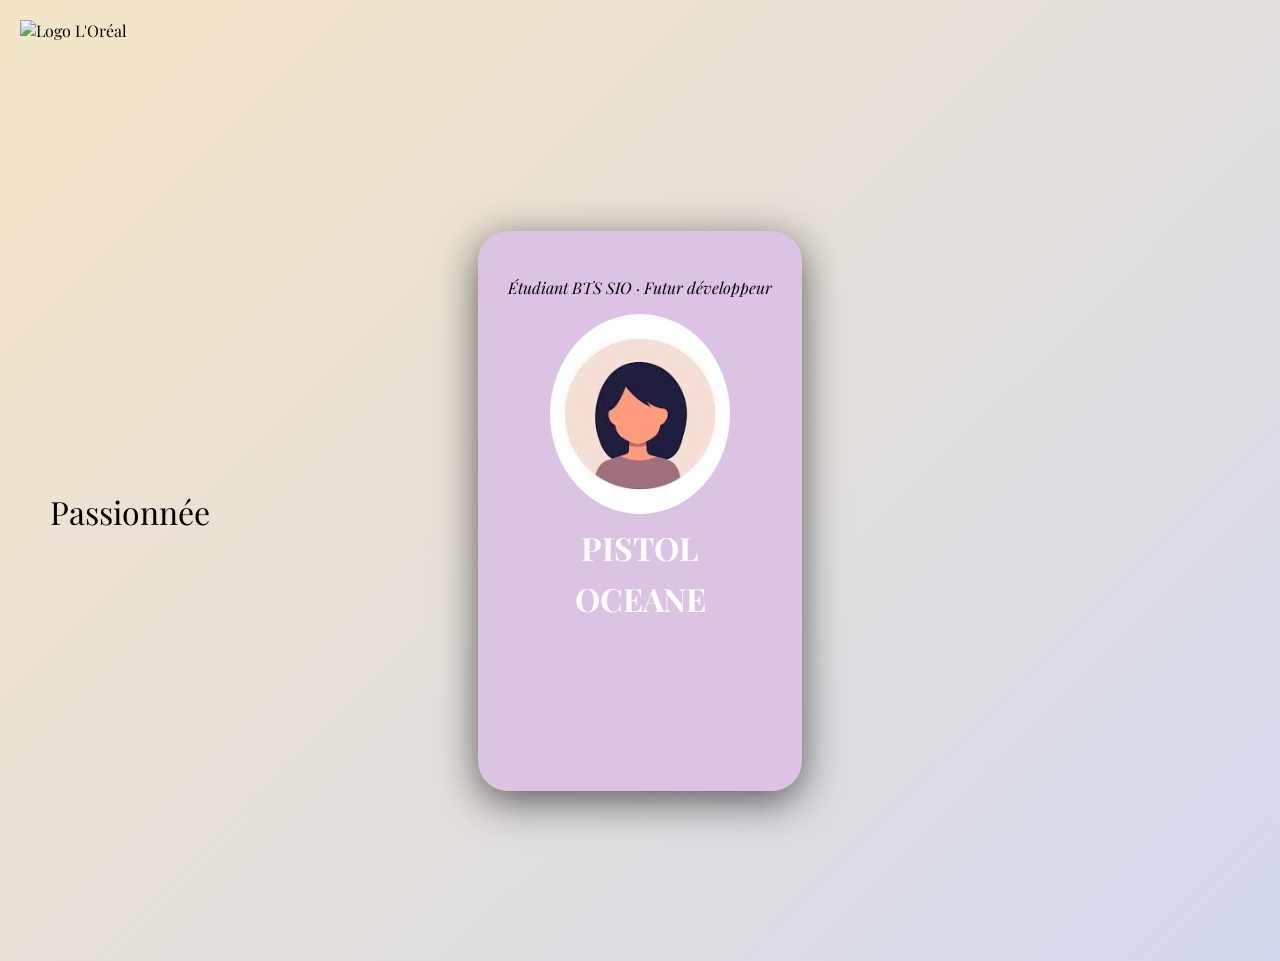
==== index.html @ 3e7b87a2 "Update index.html" ====
<!DOCTYPE html>
<html lang="fr">
<head>
  <meta charset="UTF-8">
  <title>Mon Profil</title>

  <link href="https://fonts.googleapis.com/css2?family=Playfair+Display:wght@700&display=swap" rel="stylesheet">
  <link rel="stylesheet" href="style.css">
    
</head>

<script src="script.js"></script>
<body>

 <div class="header cache">
  <img src="logo.png" alt="Logo L'Oréal" class="logo-entreprise">
</div> 
  
<div class="layout">

  <div class="gauche cache">
    <p class="phrase-entreprise">
    </p>
  </div>

  <div class="carte cache">
     <p> Étudiant BTS SIO · Futur développeur</p>
    <img src="photo.jpg" alt="Ma photo" class="avatar">
    <h1 class="nom">PISTOL</h1>
    <h1>OCEANE</h1>
  </div>

  <div class="droite">
    <div class="liens">
      <a class="cache" href="https://github.com/tonpseudo">GitHub</a>
      <a class="cache" href="mailto:tonemail@gmail.com">M'écrire</a>
      <a class="cache" href="cv.pdf" target="_blank">Mon CV</a>
      <a class="cache" href="lettre-motivatio.pdf" target="_blank">Lettre de motivation</a>
    </div>
  </div>

</div>
</body>
---- style.css ----
body {
  background: linear-gradient(-45deg, #f8c8d4, #e8d5f5, #c8d4f8, #f5e6c8);
  background-size: 400% 400%;
  animation: degrade 7s ease infinite;
  min-height: 100vh;
  margin: 0;
  font-family: 'Playfair Display', sans-serif;
}

@keyframes apparition {
  from {
    opacity: 0;
    transform: translateY(20px);
  }
  to {
    opacity: 1;
    transform: translateY(0);
  }
}

.layout {
  display: grid;
  grid-template-columns: 1fr auto 1fr;
  min-height: 100vh;
  align-items: center;
  gap: 30px;
  padding: 0 50px;
}

.logo-entreprise {
  width: 160px;
  mix-blend-mode: multiply;
}

.header {
  padding: 20px;
  animation: apparition 0.6s ease forwards;
}
.gauche {
  font-size: 2rem;
  animation: apparition 0.6s ease 0.2s forwards;
}

.carte {
  text-align: center;
  background: #DCC3E3;
  padding: 30px;
  border-radius: 30px;
  max-width: 500px;
  box-shadow: 0 10px 40px rgba(0,0,0,0.6);
  margin: 40px;
  min-height: 500px;
  animation: apparition 0.6s ease 0.4s forwards;
}

.avatar {
  width: 180px;
  height: 200px;
  border-radius: 50%;
  object-fit: cover;
}

.p {
  font-size: 5rem;
  margin: 0.5rem 0;
  color: black;
}

.nom {
  font-size: 2rem;
  font-weight: 700;
  color: white;
}

h1 {
  font-size: 2,5rem;
  margin: 0.5rem 0;
  color: white;
}

.carte p {
  color: #000;
  font-style: italic;
}

.droite {
  display: flex;
  flex-direction: column;
  gap: 0.8rem;
  align-items: flex-end;
  animation: apparition 0.6s ease 0.6s forwards;
}

.droite a {
  display: block;
  background: white;
  color: #d4af37;
  padding: 0.5rem 2rem;
  border-radius: 20px;
  text-decoration: none;
  flex-direction: column;
  transition: 0.3s;
  margin: 15px;  
}

.droite a:hover {
  background: #e94560;
  transform: translateY(-3px);
}   
@keyframes degrade {
  0% { background-position: 0% 50%; }
  50% { background-position: 100% 50%; }
  100% { background-position: 0% 50%; }
}
.cache {
  opacity: 0;
}
@media (max-width: 768px) {
  .layout {
    grid-template-columns: 1fr;
    padding: 20px;
    text-align: center;
  }

  .droite {
    align-items: center;
  }

  .gauche {
    text-align: center;
  }
}
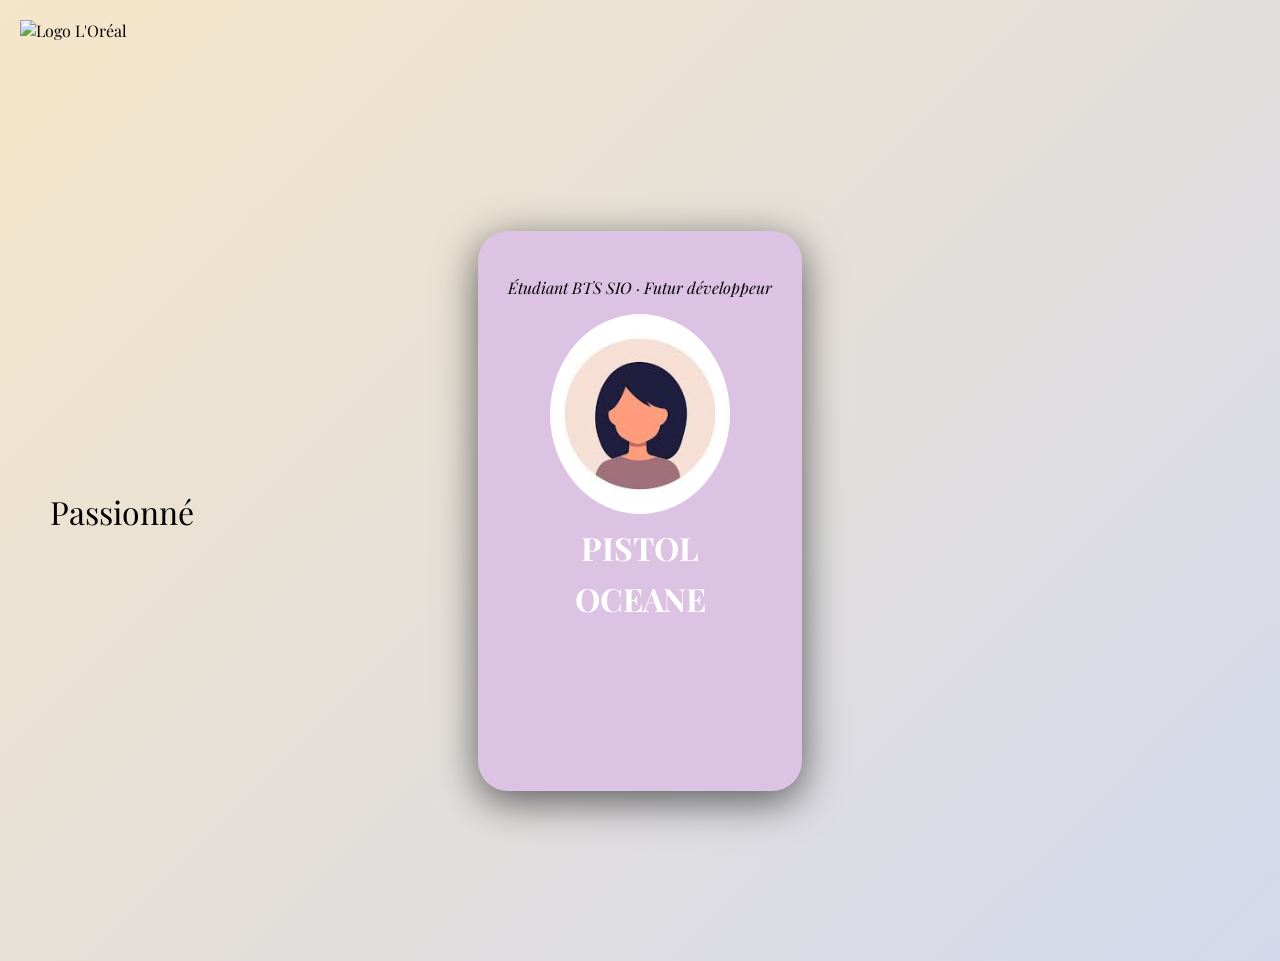
==== commit f72f84b9: "Update index.html" ====
--- a/index.html
+++ b/index.html
@@ -9,7 +9,6 @@
     
 </head>
 
-<script src="script.js"></script>
 <body>
 
  <div class="header cache">
@@ -37,8 +36,9 @@
       <a class="cache" href="cv.pdf" target="_blank">Mon CV</a>
       <a class="cache" href="lettre-motivatio.pdf" target="_blank">Lettre de motivation</a>
     </div>
-  </div>
-
+  </div>
+  
+<script src="script.js"></script>
 </div>
 </body>
 
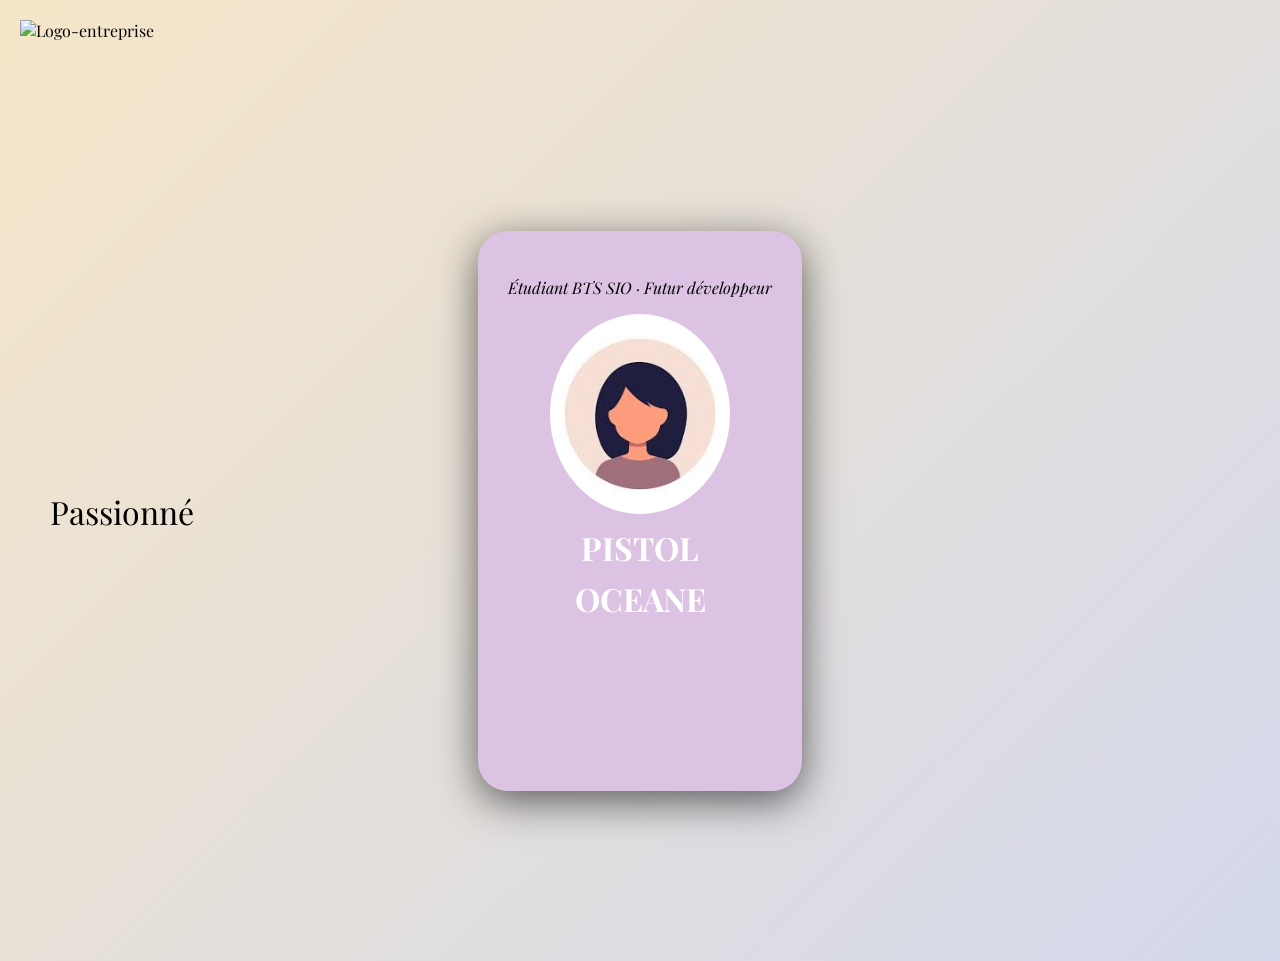
==== commit 16c32a32: "Update index.html" ====
--- a/index.html
+++ b/index.html
@@ -12,7 +12,7 @@
 <body>
 
  <div class="header cache">
-  <img src="logo.png" alt="Logo L'Oréal" class="logo-entreprise">
+  <img src="logo.png" alt="Logo-entreprise" class="logo-entreprise">
 </div> 
   
 <div class="layout">
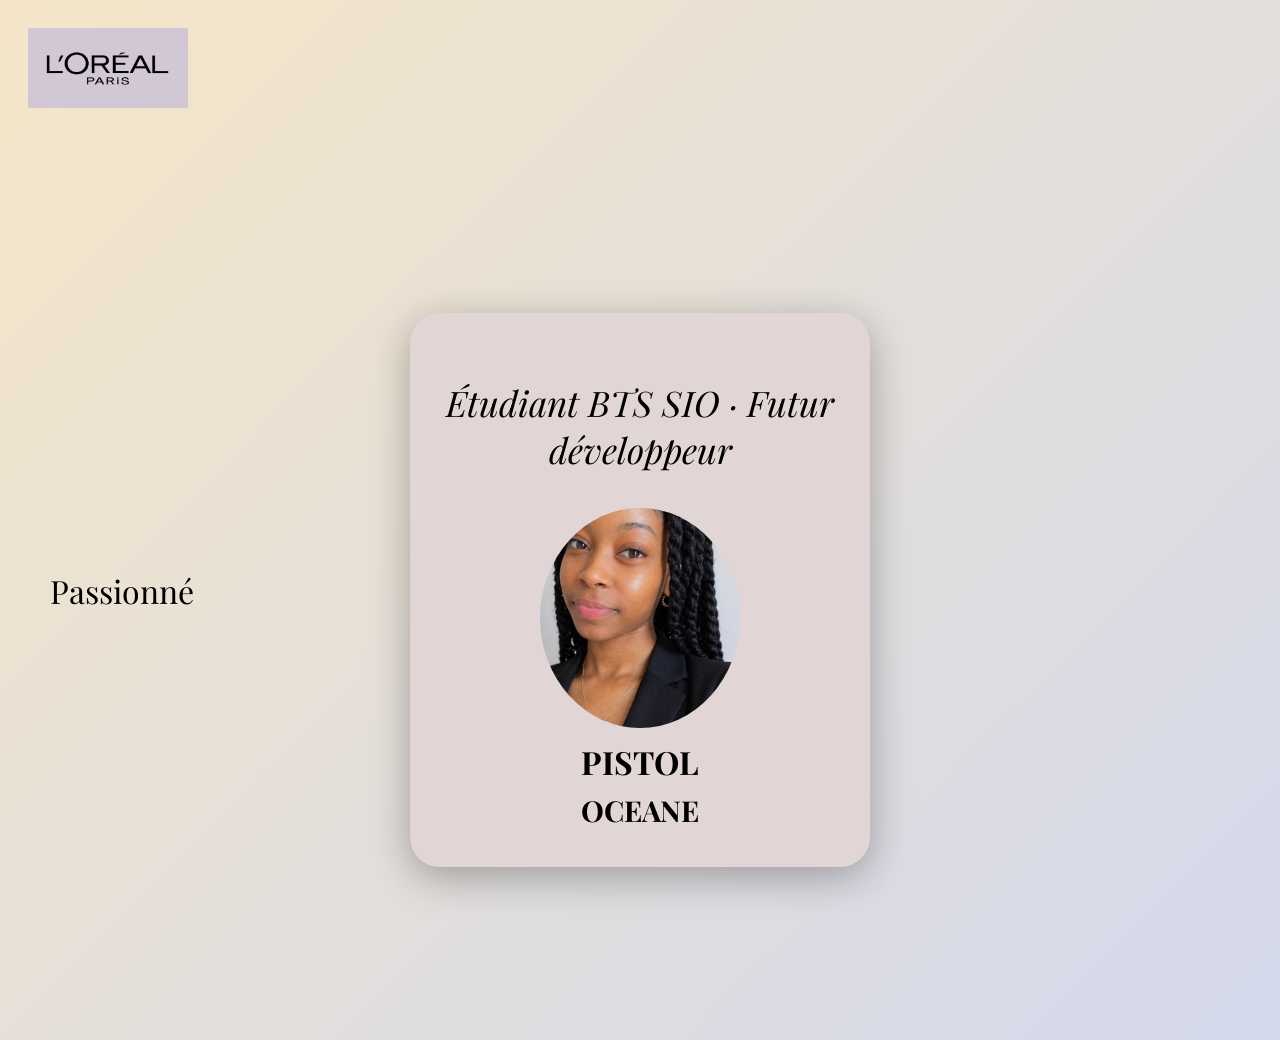
==== commit 05979c40: "Update index.html" ====
--- a/index.html
+++ b/index.html
@@ -30,13 +30,12 @@
   </div>
 
   <div class="droite">
-    <div class="liens">
-      <a class="cache" href="https://github.com/tonpseudo">GitHub</a>
+    <div class="liens">
       <a class="cache" href="mailto:tonemail@gmail.com">M'écrire</a>
       <a class="cache" href="cv.pdf" target="_blank">Mon CV</a>
       <a class="cache" href="lettre-motivatio.pdf" target="_blank">Lettre de motivation</a>
     </div>
-  </div>
+  </div>
   
 <script src="script.js"></script>
 </div>
--- a/style.css
+++ b/style.css
@@ -34,54 +34,50 @@
 }
 
 .header {
-  padding: 20px;
+  padding: 28px;
   animation: apparition 0.6s ease forwards;
 }
 .gauche {
   font-size: 2rem;
   animation: apparition 0.6s ease 0.2s forwards;
+  color: #000;
 }
 
 .carte {
   text-align: center;
-  background: #DCC3E3;
+  background: #E2D5D5;
   padding: 30px;
   border-radius: 30px;
-  max-width: 500px;
-  box-shadow: 0 10px 40px rgba(0,0,0,0.6);
+  max-width: 400px;
+  box-shadow: 0 10px 40px rgba(0,0,0,0.3);
   margin: 40px;
-  min-height: 500px;
+  min-height: 400px;
   animation: apparition 0.6s ease 0.4s forwards;
 }
 
 .avatar {
-  width: 180px;
-  height: 200px;
-  border-radius: 50%;
+  width: 200px;
+  height: 220px;
+  border-radius: 80%;
   object-fit: cover;
 }
-
-.p {
-  font-size: 5rem;
-  margin: 0.5rem 0;
-  color: black;
-}
 
 .nom {
   font-size: 2rem;
   font-weight: 700;
-  color: white;
+  color: black;
 }
 
 h1 {
-  font-size: 2,5rem;
+  font-size: 1.8rem;
   margin: 0.5rem 0;
-  color: white;
+  color: black;
 }
 
 .carte p {
   color: #000;
   font-style: italic;
+  font-size: 2.2rem;
 }
 
 .droite {
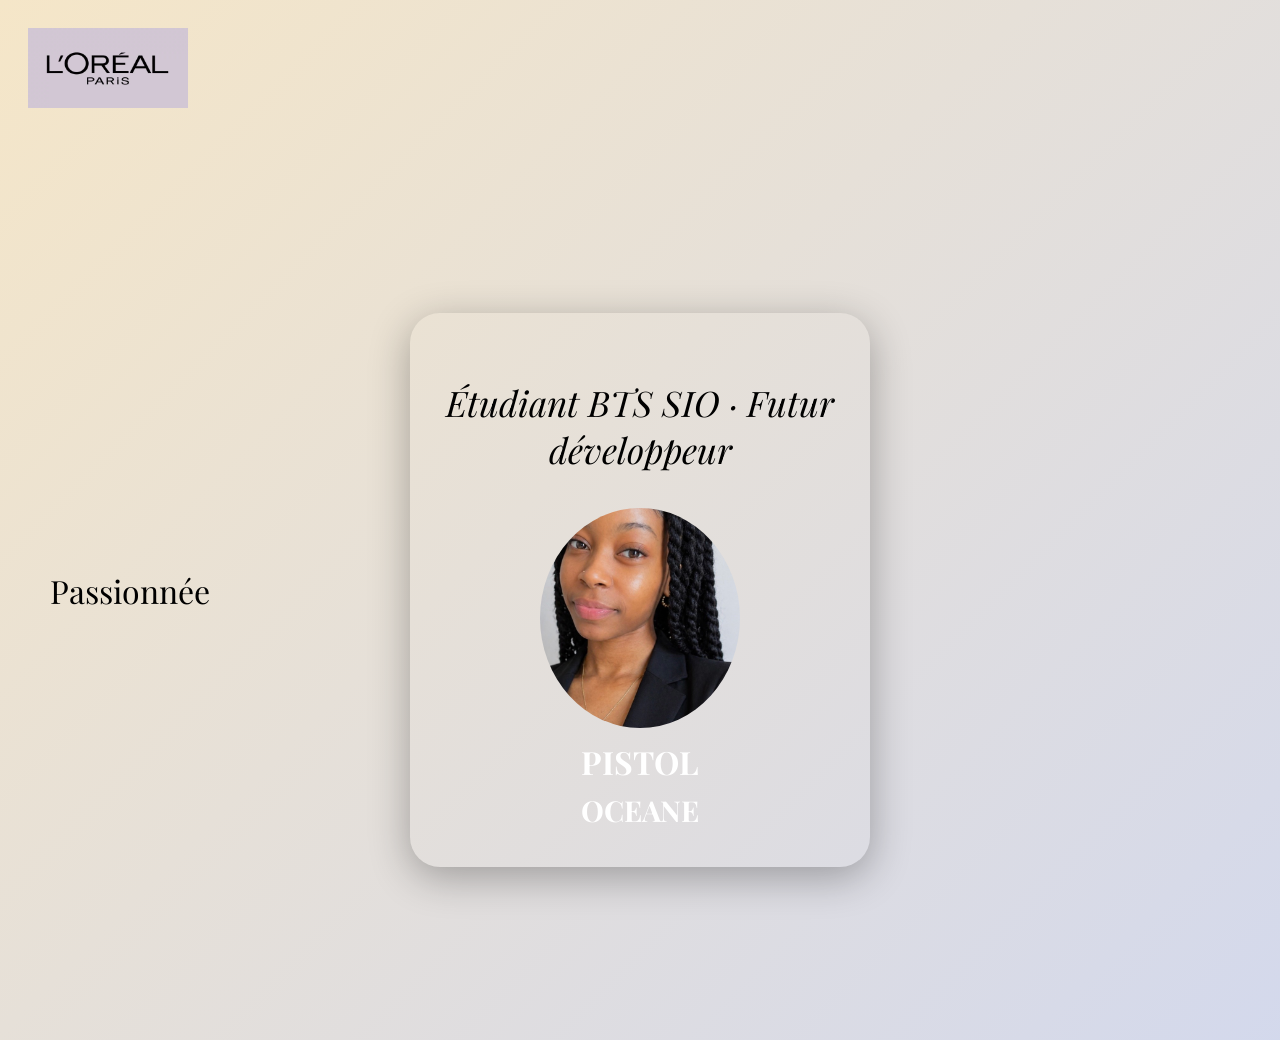
==== commit 0c65ba13: "Fix HTML formatting and structure" ====
--- a/index.html
+++ b/index.html
@@ -33,7 +33,7 @@
     <div class="liens">
       <a class="cache" href="mailto:tonemail@gmail.com">M'écrire</a>
       <a class="cache" href="cv.pdf" target="_blank">Mon CV</a>
-      <a class="cache" href="lettre-motivatio.pdf" target="_blank">Lettre de motivation</a>
+      <a class="cache" href="lettre-motivation.pdf" target="_blank">Lettre de motivation</a>
     </div>
   </div>
   
--- a/style.css
+++ b/style.css
@@ -45,7 +45,7 @@
 
 .carte {
   text-align: center;
-  background: #E2D5D5;
+  background: ##CFBACF;
   padding: 30px;
   border-radius: 30px;
   max-width: 400px;
@@ -65,13 +65,13 @@
 .nom {
   font-size: 2rem;
   font-weight: 700;
-  color: black;
+  color: white;
 }
 
 h1 {
   font-size: 1.8rem;
   margin: 0.5rem 0;
-  color: black;
+  color: white;
 }
 
 .carte p {
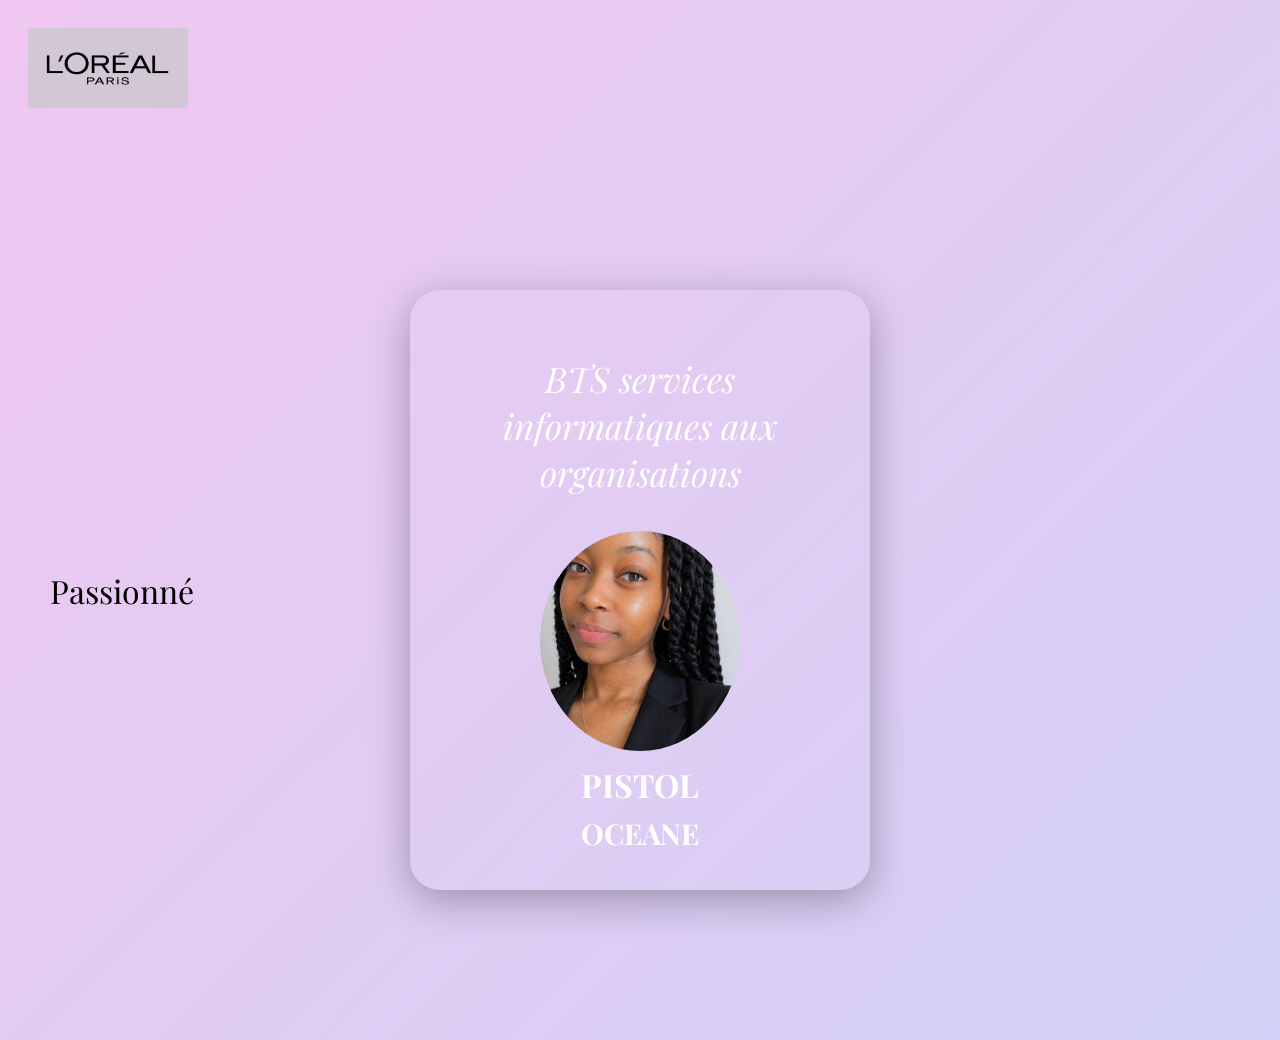
==== commit 5ec1a7f0: "Revise profile content and improve formatting Updated content in the profile section and fixed forma" ====
--- a/index.html
+++ b/index.html
@@ -23,7 +23,8 @@
   </div>
 
   <div class="carte cache">
-     <p> Étudiant BTS SIO · Futur développeur</p>
+     <p> BTS services informatiques
+        aux organisations</p>
     <img src="photo.jpg" alt="Ma photo" class="avatar">
     <h1 class="nom">PISTOL</h1>
     <h1>OCEANE</h1>
--- a/style.css
+++ b/style.css
@@ -1,6 +1,6 @@
 
 body {
-  background: linear-gradient(-45deg, #f8c8d4, #e8d5f5, #c8d4f8, #f5e6c8);
+  background: linear-gradient(-45deg, #f8c8d4, #e8d5f5, #c8d4f8, #F0C7F0);
   background-size: 400% 400%;
   animation: degrade 7s ease infinite;
   min-height: 100vh;
@@ -75,7 +75,7 @@
 }
 
 .carte p {
-  color: #000;
+  color: white;
   font-style: italic;
   font-size: 2.2rem;
 }
